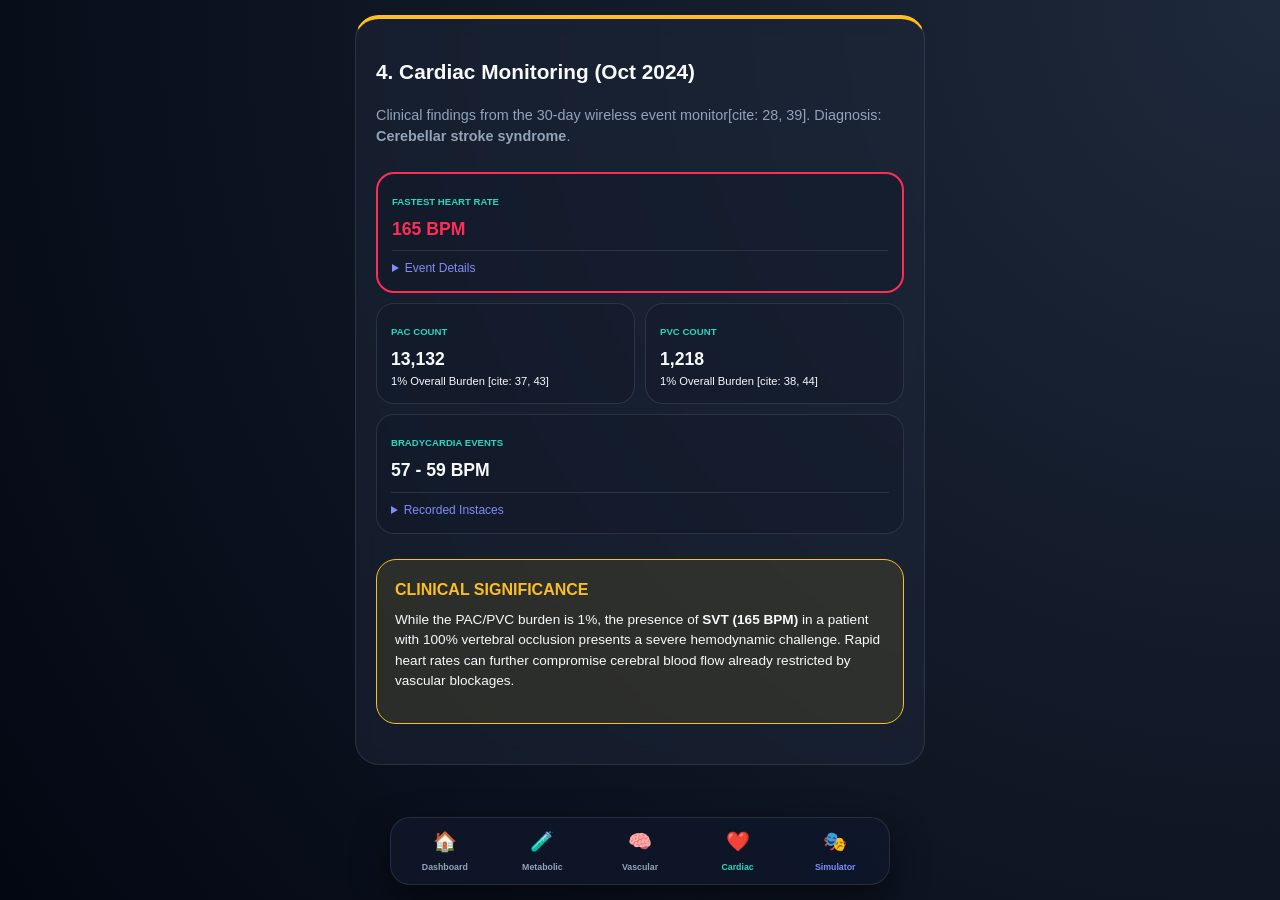
==== cardiac.html @ d31b91cb "Add files via upload" ====
<!DOCTYPE html>
<html lang="en">
<head>
    <meta charset="UTF-8">
    <meta name="viewport" content="width=device-width, initial-scale=1.0">
    <title>Cardiac - David Olewski</title>
    <link rel="stylesheet" href="style.css">
</head>
<body>
<nav>
    <a href="index.html" class="nav-btn"><span>🏠</span>Dashboard</a>
    <a href="diabetes.html" class="nav-btn"><span>🧪</span>Metabolic</a>
    <a href="clinical-data.html" class="nav-btn"><span>🧠</span>Vascular</a>
    <a href="cardiac.html" class="nav-btn active"><span>❤️</span>Cardiac</a>
    <a href="simulator.html" class="nav-btn sim-btn"><span>🎭</span>Simulator</a>
</nav>

<div class="container">
    <div class="pillar-card" style="border-top: 4px solid var(--elevated)">
        <h2 style="font-size: 1.3rem;">4. Cardiac Monitoring (Oct 2024)</h2>
        <p style="font-size: 0.9rem; color: var(--text-muted);">
            Clinical findings from the 30-day wireless event monitor[cite: 28, 39]. 
            Diagnosis: <b>Cerebellar stroke syndrome</b>.
        </p>

        <div class="data-grid">
            <div class="data-item full-width" style="border: 2px solid var(--critical);">
                <span class="data-label">Fastest Heart Rate</span>
                <span class="data-value" style="color: var(--critical);">165 BPM</span>
                <details class="details-toggle">
                    <summary>Event Details</summary>
                    <div>
                        PSVT (Paroxysmal Supraventricular Tachycardia) occurred on 09/17/2024[cite: 55, 110]. 
                        The run lasted 17 beats at a rate of 165 BPM[cite: 36, 42].
                    </div>
                </details>
            </div>

            <div class="data-item">
                <span class="data-label">PAC Count</span>
                <span class="data-value">13,132</span>
                <p style="font-size: 0.7rem; margin:0;">1% Overall Burden [cite: 37, 43]</p>
            </div>

            <div class="data-item">
                <span class="data-label">PVC Count</span>
                <span class="data-value">1,218</span>
                <p style="font-size: 0.7rem; margin:0;">1% Overall Burden [cite: 38, 44]</p>
            </div>

            <div class="data-item full-width">
                <span class="data-label">Bradycardia Events</span>
                <span class="data-value">57 - 59 BPM</span>
                <details class="details-toggle">
                    <summary>Recorded Instaces</summary>
                    <div>
                        Sinus Bradycardia was recorded multiple times, including after taking medication (59 BPM) 
                        and during sleep/rest (57 BPM)[cite: 49, 55, 140].
                    </div>
                </details>
            </div>
        </div>

        <div class="urgent-banner" style="margin-top: 25px; background: rgba(251, 191, 36, 0.1); border-color: var(--elevated);">
            <h3 style="color: var(--elevated); margin: 0; font-size: 1rem;">CLINICAL SIGNIFICANCE</h3>
            <p style="font-size: 0.85rem; margin-top: 8px;">
                While the PAC/PVC burden is 1%, the presence of <b>SVT (165 BPM)</b> in a patient with 100% vertebral occlusion 
                presents a severe hemodynamic challenge. Rapid heart rates can further compromise 
                cerebral blood flow already restricted by vascular blockages.
            </p>
        </div>
    </div>
</div>
</body>
</html>
---- style.css ----
:root {
    /* 2026 Medical Advocacy Palette */
    --bg: #030712; 
    --card-bg: rgba(30, 41, 59, 0.5); 
    --primary: #2dd4bf;
    --elevated: #fbbf24; 
    --high: #f87171; 
    --critical: #ff2d55;
    --accent: #818cf8; 
    --text-main: #f8fafc; 
    --text-muted: #94a3b8;
    --warning: #f43f5e; 
    --dr-bg: #334155; 
    --devin-bg: #0d9488;
    --glass: rgba(15, 23, 42, 0.85);
    --border: rgba(255, 255, 255, 0.1);
}

* { box-sizing: border-box; -webkit-tap-highlight-color: transparent; }
html { scroll-behavior: smooth; font-size: 16px; }

body { 
    font-family: 'Inter', -apple-system, BlinkMacSystemFont, "Segoe UI", Roboto, sans-serif; 
    background: radial-gradient(circle at top right, #1e293b, #030712);
    color: var(--text-main); 
    line-height: 1.5; 
    margin: 0; 
    padding-bottom: 100px; /* Space for the bottom navigation */
    min-height: 100vh;
}

/* Futuristic Bottom Navigation optimized for 5 items */
nav { 
    background: var(--glass); 
    backdrop-filter: blur(20px);
    -webkit-backdrop-filter: blur(20px);
    padding: 10px 5px; 
    position: fixed; 
    bottom: 15px; 
    left: 50%;
    transform: translateX(-50%);
    z-index: 1000; 
    border: 1px solid var(--border); 
    display: flex; 
    justify-content: space-around; 
    width: 95%;
    max-width: 500px;
    border-radius: 20px;
    box-shadow: 0 15px 35px rgba(0,0,0,0.5);
}

.nav-btn { 
    color: var(--text-muted); 
    text-decoration: none; 
    font-weight: 600; 
    font-size: 0.55rem; /* Smaller text to fit all 5 icons comfortably */
    display: flex;
    flex-direction: column;
    align-items: center;
    gap: 4px;
    transition: all 0.2s ease;
    flex: 1;
    text-align: center;
}

.nav-btn span { font-size: 1.2rem; } /* Icon size */
.nav-btn.active { color: var(--primary); }
.nav-btn.sim-btn { color: var(--accent); }

/* Containers & Bento Layout */
.container { padding: 15px; max-width: 600px; margin: 0 auto; }

.urgent-banner { 
    background: linear-gradient(135deg, rgba(255, 45, 85, 0.15) 0%, rgba(255, 45, 85, 0.05) 100%);
    border: 1px solid var(--critical);
    padding: 18px; 
    border-radius: 20px; 
    margin-bottom: 20px;
}

.pillar-card { 
    background: var(--card-bg); 
    backdrop-filter: blur(10px);
    border-radius: 24px; 
    margin-bottom: 20px; 
    border: 1px solid var(--border);
    padding: 20px; 
}

/* Bento Grid System */
.data-grid { 
    display: grid; 
    grid-template-columns: 1fr 1fr; 
    gap: 10px; 
    margin-top: 1.5rem; 
}

.data-item { 
    background: rgba(15, 23, 42, 0.4); 
    padding: 14px; 
    border-radius: 18px; 
    border: 1px solid var(--border); 
}

.data-item.full-width { grid-column: span 2; }
.data-label { color: var(--primary); font-weight: 700; font-size: 0.6rem; text-transform: uppercase; }
.data-value { font-weight: 800; font-size: 1.1rem; display: block; margin-top: 4px; }

/* Interactive Elements */
.details-toggle { 
    cursor: pointer; 
    color: var(--accent); 
    font-size: 0.75rem; 
    margin-top: 8px; 
    padding-top: 8px;
    border-top: 1px solid var(--border);
}

.chart-wrapper { height: 250px; margin: 1.5rem 0; background: rgba(0,0,0,0.2); border-radius: 20px; padding: 10px; }

/* Chat Simulator Mobile Styles */
.chat-window { display: flex; flex-direction: column; gap: 10px; margin-bottom: 15px; }
.msg { max-width: 85%; padding: 12px 16px; border-radius: 18px; font-size: 0.9rem; }
.dr-msg { background: var(--dr-bg); border-bottom-left-radius: 4px; }
.devin-msg { background: var(--devin-bg); align-self: flex-end; border-bottom-right-radius: 4px; }
.reality-check { background: rgba(248, 113, 113, 0.1); border-left: 3px solid var(--high); padding: 8px; margin-top: 8px; font-size: 0.8rem; color: #ffcccc; }

.reveal-btn {
    width: 100%;
    background: var(--accent);
    color: white;
    border: none;
    padding: 16px;
    border-radius: 14px;
    font-weight: 800;
}

/* File Library Mobile Grid */
.file-grid { display: grid; grid-template-columns: 1fr; gap: 10px; }
.file-card { 
    background: var(--card-bg); 
    border: 1px solid var(--border); 
    border-radius: 14px; 
    padding: 12px; 
    display: flex; 
    align-items: center; 
    gap: 12px; 
    text-decoration: none; 
    color: white; 
}

/* Password Gate Mobile */
.lock-overlay { position: fixed; inset: 0; background: var(--bg); z-index: 5000; padding: 20px; display: flex; align-items: center; justify-content: center; text-align: center; }
#pass { width: 100%; padding: 14px; border-radius: 10px; background: #1e293b; border: 1px solid var(--primary); color: white; margin-bottom: 10px; font-size: 1rem; }
.unlock-btn { width: 100%; padding: 14px; border-radius: 10px; background: var(--primary); border: none; font-weight: 900; }
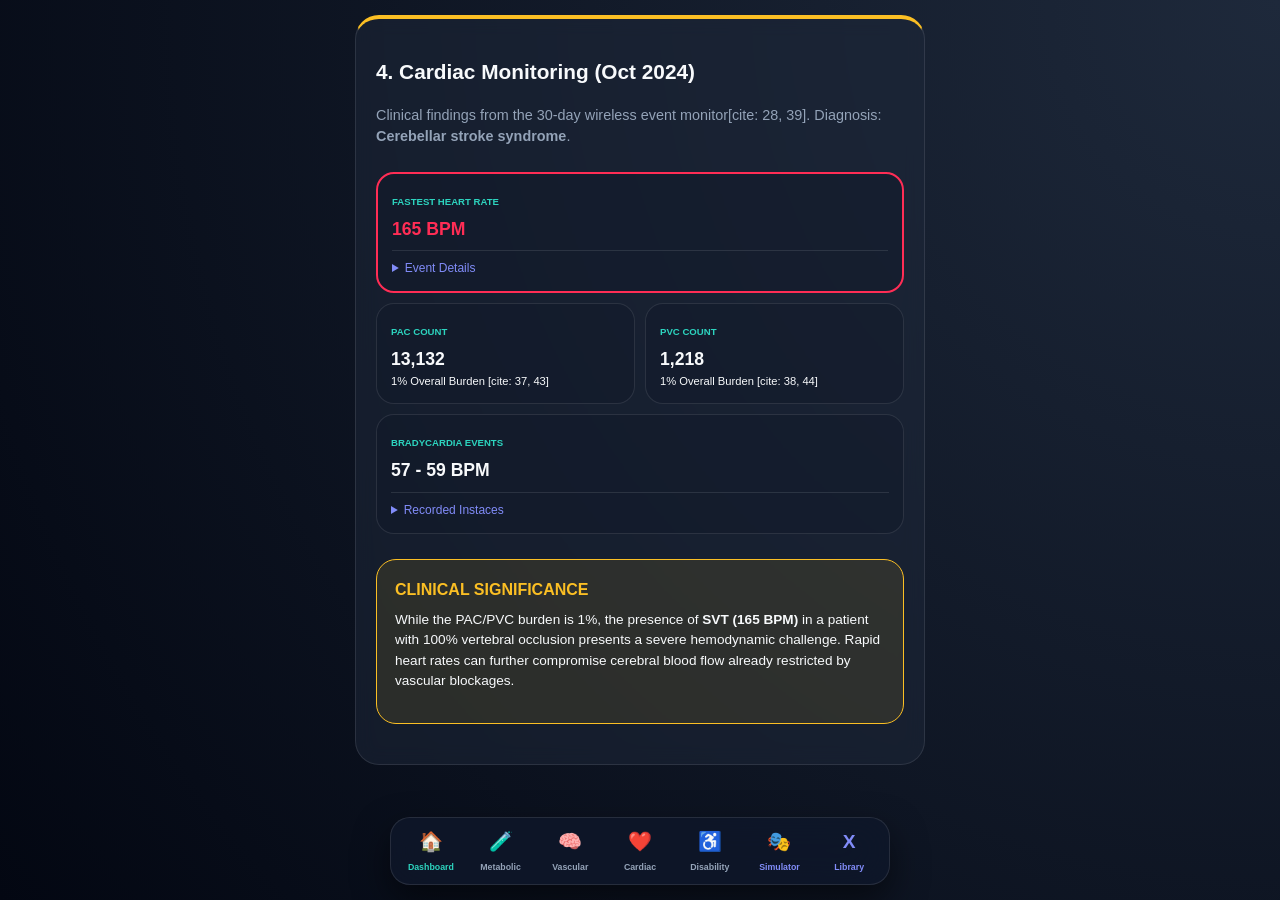
==== commit bdec4c51: "Add files via upload" ====
--- a/cardiac.html
+++ b/cardiac.html
@@ -8,11 +8,13 @@
 </head>
 <body>
 <nav>
-    <a href="index.html" class="nav-btn"><span>🏠</span>Dashboard</a>
+    <a href="index.html" class="nav-btn active"><span>🏠</span>Dashboard</a>
     <a href="diabetes.html" class="nav-btn"><span>🧪</span>Metabolic</a>
     <a href="clinical-data.html" class="nav-btn"><span>🧠</span>Vascular</a>
-    <a href="cardiac.html" class="nav-btn active"><span>❤️</span>Cardiac</a>
+    <a href="cardiac.html" class="nav-btn"><span>❤️</span>Cardiac</a>
+    <a href="disability.html" class="nav-btn"><span>♿</span>Disability</a>
     <a href="simulator.html" class="nav-btn sim-btn"><span>🎭</span>Simulator</a>
+    <a href="library.html" class="nav-btn sim-btn"><span>X</span>Library</a>
 </nav>
 
 <div class="container">
